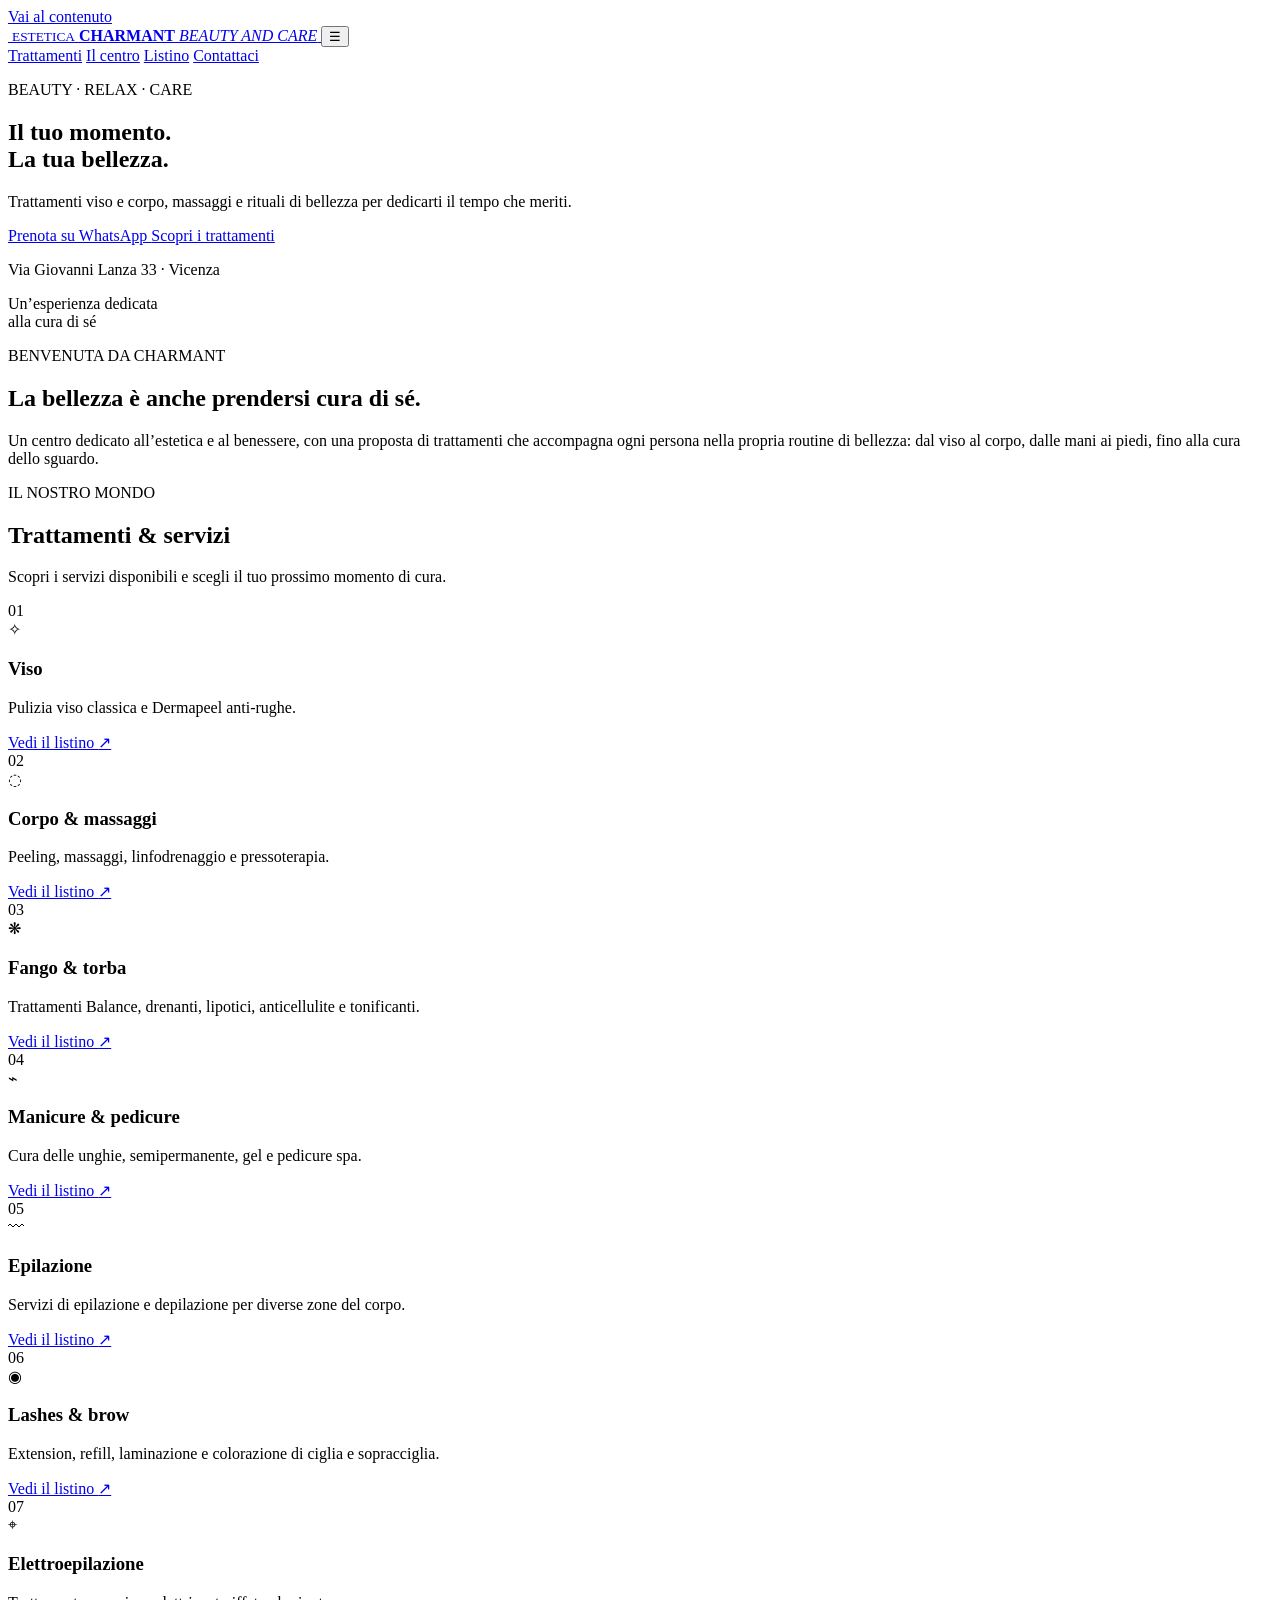
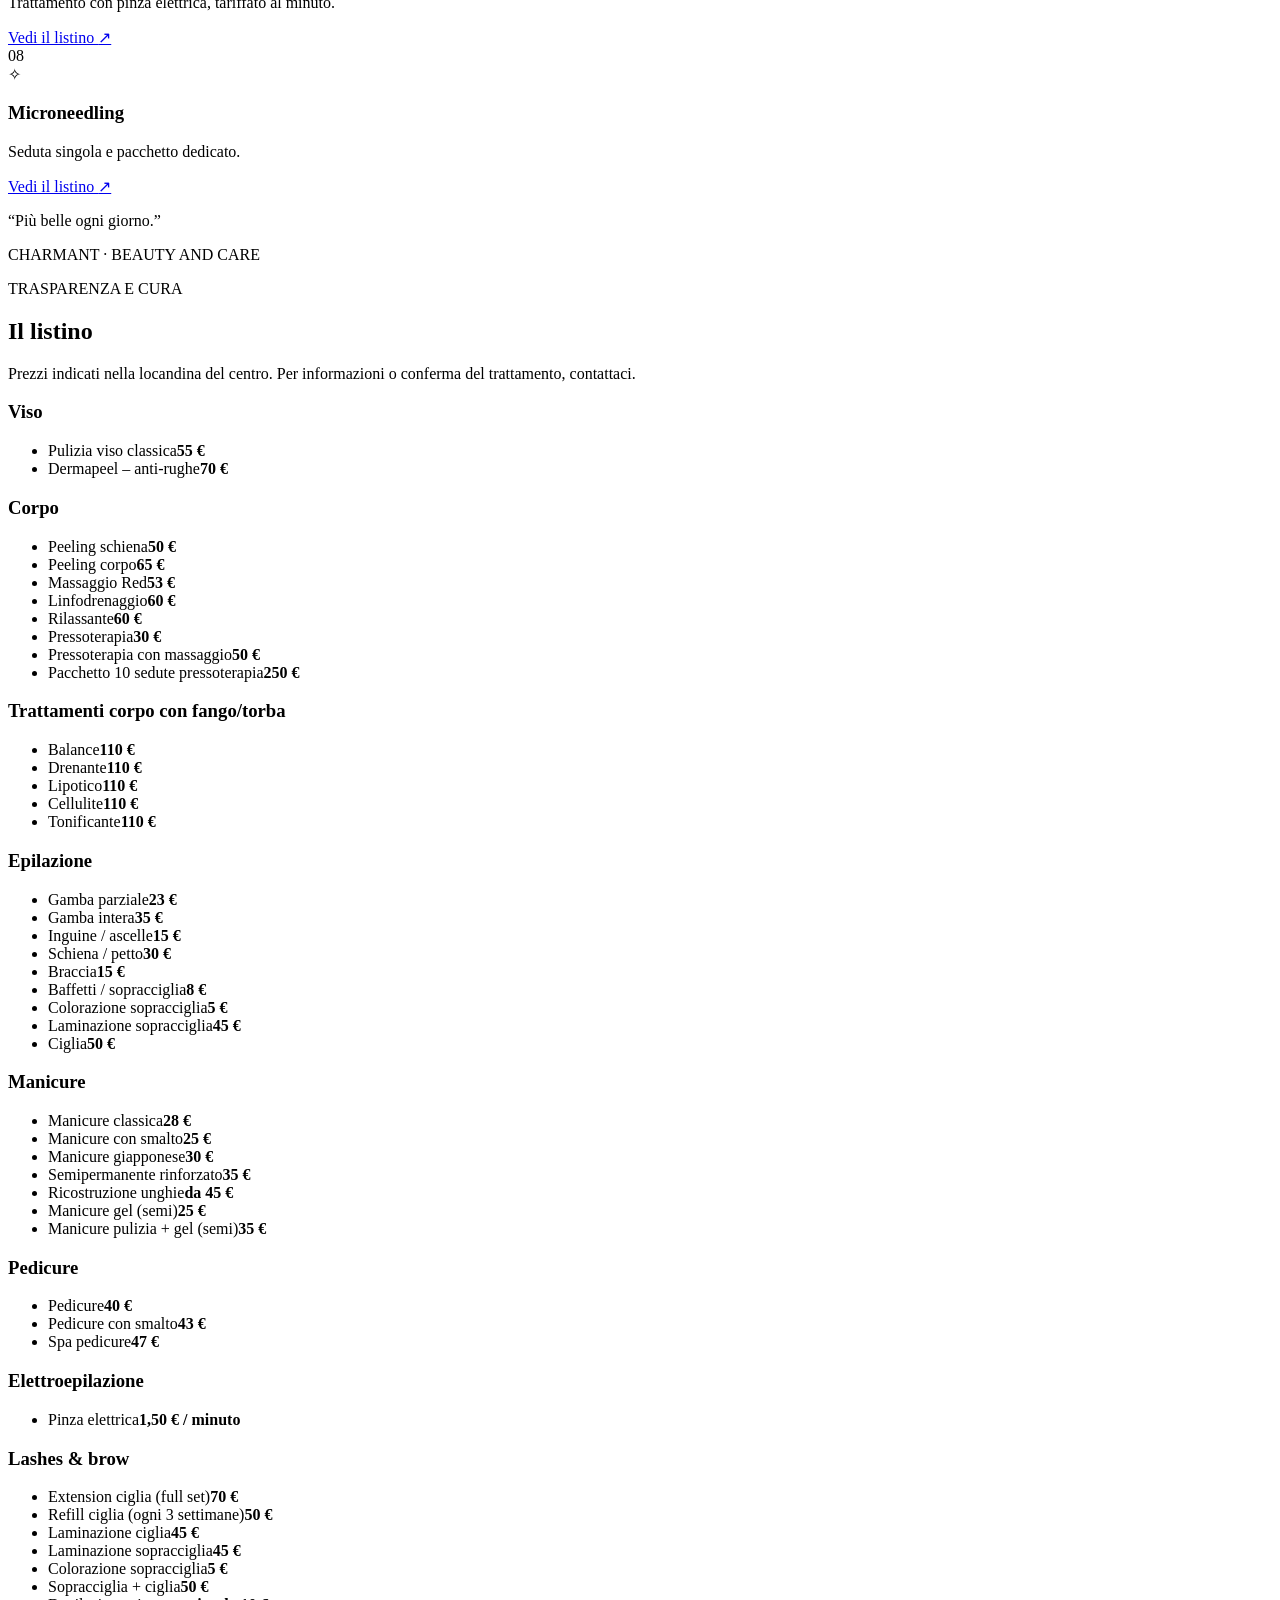
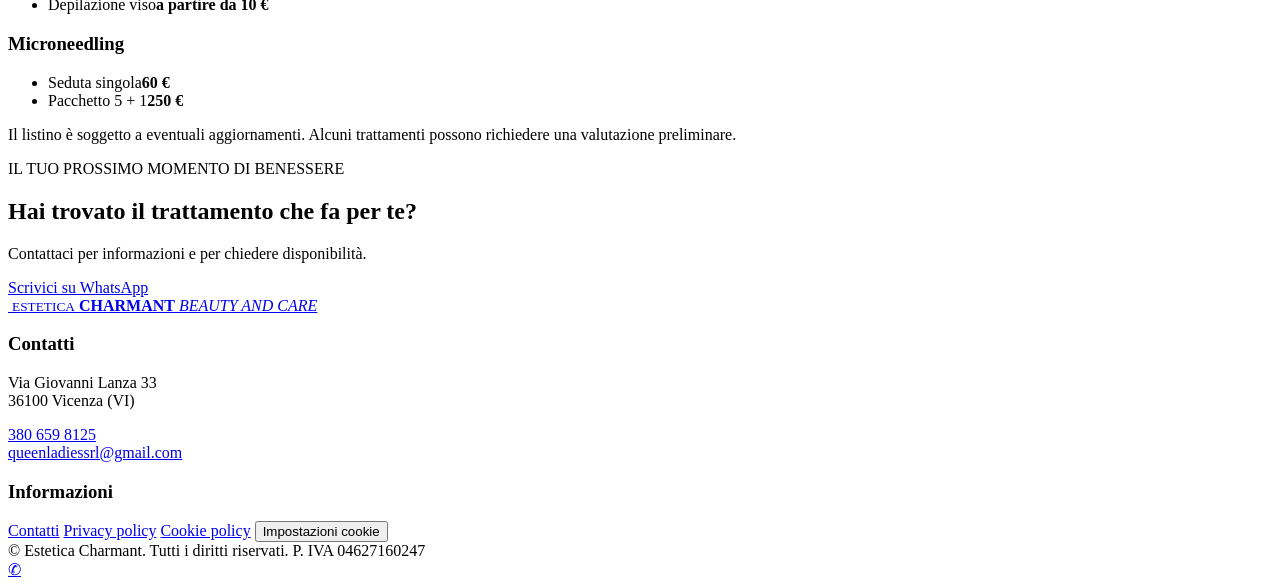
==== index.html @ 5cb609df "Create index.html" ====
<!doctype html>
<html lang="it">
<head>
  <meta charset="utf-8">
  <meta name="viewport" content="width=device-width, initial-scale=1">
  <meta name="theme-color" content="#111214">
  <meta name="description" content="Estetica Charmant a Vicenza: trattamenti viso e corpo, massaggi, manicure, pedicure, epilazione, lashes & brow e microneedling.">
  <title>Estetica Charmant | Beauty & Care – Vicenza</title>
  <link rel="icon" type="image/svg+xml" href="assets/favicon.svg">
  <link rel="stylesheet" href="style.css">
  <script src="script.js" defer></script>
</head>
<body>
  <a class="skip-link" href="#contenuto">Vai al contenuto</a>

  <header class="site-header">
    <a class="brand" href="index.html" aria-label="Estetica Charmant, home">
      <img src="assets/logo-simbolo.jpg" alt="" class="brand-mark">
      <span>
        <small>ESTETICA</small>
        <strong>CHARMANT</strong>
        <em>BEAUTY AND CARE</em>
      </span>
    </a>

    <button class="menu-toggle" aria-label="Apri il menu"
      aria-expanded="false" aria-controls="main-nav">☰</button>

    <nav id="main-nav" class="main-nav">
      <a href="#trattamenti">Trattamenti</a>
      <a href="#chi-siamo">Il centro</a>
      <a href="#listino">Listino</a>
      <a href="contatti.html" class="nav-cta">Contattaci</a>
    </nav>
  </header>

  <main id="contenuto">

    <!-- HERO -->
    <section class="hero">
      <div class="hero-content">
        <p class="eyebrow">BEAUTY · RELAX · CARE</p>

        <h1>Il tuo momento.<br>
          <span>La tua bellezza.</span>
        </h1>

        <p class="hero-copy">
          Trattamenti viso e corpo, massaggi e rituali di bellezza
          per dedicarti il tempo che meriti.
        </p>

        <div class="hero-actions">
          <a class="button button-light"
             href="https://wa.me/393806598125"
             target="_blank" rel="noopener">
            Prenota su WhatsApp
          </a>

          <a class="button button-outline" href="#trattamenti">
            Scopri i trattamenti
          </a>
        </div>

        <p class="hero-location">
          Via Giovanni Lanza 33 · Vicenza
        </p>
      </div>

      <div class="hero-art" aria-hidden="true">
        <div class="hero-orbit"></div>
        <div class="hero-glow"></div>
        <div class="hero-caption">
          Un’esperienza dedicata<br>alla cura di sé
        </div>
      </div>
    </section>

    <!-- CHI SIAMO -->
    <section class="intro section" id="chi-siamo">
      <p class="eyebrow">BENVENUTA DA CHARMANT</p>

      <h2>
        La bellezza è anche
        <span>prendersi cura di sé.</span>
      </h2>

      <p class="section-lead">
        Un centro dedicato all’estetica e al benessere, con una proposta
        di trattamenti che accompagna ogni persona nella propria routine
        di bellezza: dal viso al corpo, dalle mani ai piedi, fino alla
        cura dello sguardo.
      </p>

      <div class="intro-line"></div>
    </section>

    <!-- TRATTAMENTI -->
    <section class="services section" id="trattamenti">
      <div class="section-heading">
        <div>
          <p class="eyebrow">IL NOSTRO MONDO</p>
          <h2>Trattamenti & servizi</h2>
        </div>

        <p>
          Scopri i servizi disponibili e scegli il tuo prossimo
          momento di cura.
        </p>
      </div>

      <div class="service-grid">

        <article class="service-card">
          <span class="service-number">01</span>
          <div class="service-icon">✧</div>
          <h3>Viso</h3>
          <p>Pulizia viso classica e Dermapeel anti-rughe.</p>
          <a href="#listino">Vedi il listino <span>↗</span></a>
        </article>

        <article class="service-card">
          <span class="service-number">02</span>
          <div class="service-icon">◌</div>
          <h3>Corpo & massaggi</h3>
          <p>Peeling, massaggi, linfodrenaggio e pressoterapia.</p>
          <a href="#listino">Vedi il listino <span>↗</span></a>
        </article>

        <article class="service-card">
          <span class="service-number">03</span>
          <div class="service-icon">❋</div>
          <h3>Fango & torba</h3>
          <p>Trattamenti Balance, drenanti, lipotici, anticellulite e tonificanti.</p>
          <a href="#listino">Vedi il listino <span>↗</span></a>
        </article>

        <article class="service-card">
          <span class="service-number">04</span>
          <div class="service-icon">⌁</div>
          <h3>Manicure & pedicure</h3>
          <p>Cura delle unghie, semipermanente, gel e pedicure spa.</p>
          <a href="#listino">Vedi il listino <span>↗</span></a>
        </article>

        <article class="service-card">
          <span class="service-number">05</span>
          <div class="service-icon">〰</div>
          <h3>Epilazione</h3>
          <p>Servizi di epilazione e depilazione per diverse zone del corpo.</p>
          <a href="#listino">Vedi il listino <span>↗</span></a>
        </article>

        <article class="service-card">
          <span class="service-number">06</span>
          <div class="service-icon">◉</div>
          <h3>Lashes & brow</h3>
          <p>Extension, refill, laminazione e colorazione di ciglia e sopracciglia.</p>
          <a href="#listino">Vedi il listino <span>↗</span></a>
        </article>

        <article class="service-card">
          <span class="service-number">07</span>
          <div class="service-icon">⌖</div>
          <h3>Elettroepilazione</h3>
          <p>Trattamento con pinza elettrica, tariffato al minuto.</p>
          <a href="#listino">Vedi il listino <span>↗</span></a>
        </article>

        <article class="service-card">
          <span class="service-number">08</span>
          <div class="service-icon">✧</div>
          <h3>Microneedling</h3>
          <p>Seduta singola e pacchetto dedicato.</p>
          <a href="#listino">Vedi il listino <span>↗</span></a>
        </article>

      </div>
    </section>

    <!-- FRASE -->
    <section class="quote-band">
      <p>“Più belle ogni giorno.”</p>
      <span>CHARMANT · BEAUTY AND CARE</span>
    </section>

    <!-- LISTINO PREZZI -->
    <section class="price-section section" id="listino">

      <div class="section-heading">
        <div>
          <p class="eyebrow">TRASPARENZA E CURA</p>
          <h2>Il listino</h2>
        </div>

        <p>
          Prezzi indicati nella locandina del centro.
          Per informazioni o conferma del trattamento, contattaci.
        </p>
      </div>

      <div class="price-grid">

        <article class="price-card">
          <h3>Viso</h3>
          <ul>
            <li><span>Pulizia viso classica</span><b>55 €</b></li>
            <li><span>Dermapeel – anti-rughe</span><b>70 €</b></li>
          </ul>
        </article>

        <article class="price-card">
          <h3>Corpo</h3>
          <ul>
            <li><span>Peeling schiena</span><b>50 €</b></li>
            <li><span>Peeling corpo</span><b>65 €</b></li>
            <li><span>Massaggio Red</span><b>53 €</b></li>
            <li><span>Linfodrenaggio</span><b>60 €</b></li>
            <li><span>Rilassante</span><b>60 €</b></li>
            <li><span>Pressoterapia</span><b>30 €</b></li>
            <li><span>Pressoterapia con massaggio</span><b>50 €</b></li>
            <li><span>Pacchetto 10 sedute pressoterapia</span><b>250 €</b></li>
          </ul>
        </article>

        <article class="price-card">
          <h3>Trattamenti corpo con fango/torba</h3>
          <ul>
            <li><span>Balance</span><b>110 €</b></li>
            <li><span>Drenante</span><b>110 €</b></li>
            <li><span>Lipotico</span><b>110 €</b></li>
            <li><span>Cellulite</span><b>110 €</b></li>
            <li><span>Tonificante</span><b>110 €</b></li>
          </ul>
        </article>

        <article class="price-card">
          <h3>Epilazione</h3>
          <ul>
            <li><span>Gamba parziale</span><b>23 €</b></li>
            <li><span>Gamba intera</span><b>35 €</b></li>
            <li><span>Inguine / ascelle</span><b>15 €</b></li>
            <li><span>Schiena / petto</span><b>30 €</b></li>
            <li><span>Braccia</span><b>15 €</b></li>
            <li><span>Baffetti / sopracciglia</span><b>8 €</b></li>
            <li><span>Colorazione sopracciglia</span><b>5 €</b></li>
            <li><span>Laminazione sopracciglia</span><b>45 €</b></li>
            <li><span>Ciglia</span><b>50 €</b></li>
          </ul>
        </article>

        <article class="price-card">
          <h3>Manicure</h3>
          <ul>
            <li><span>Manicure classica</span><b>28 €</b></li>
            <li><span>Manicure con smalto</span><b>25 €</b></li>
            <li><span>Manicure giapponese</span><b>30 €</b></li>
            <li><span>Semipermanente rinforzato</span><b>35 €</b></li>
            <li><span>Ricostruzione unghie</span><b>da 45 €</b></li>
            <li><span>Manicure gel (semi)</span><b>25 €</b></li>
            <li><span>Manicure pulizia + gel (semi)</span><b>35 €</b></li>
          </ul>
        </article>

        <article class="price-card">
          <h3>Pedicure</h3>
          <ul>
            <li><span>Pedicure</span><b>40 €</b></li>
            <li><span>Pedicure con smalto</span><b>43 €</b></li>
            <li><span>Spa pedicure</span><b>47 €</b></li>
          </ul>
        </article>

        <article class="price-card">
          <h3>Elettroepilazione</h3>
          <ul>
            <li><span>Pinza elettrica</span><b>1,50 € / minuto</b></li>
          </ul>
        </article>

        <article class="price-card">
          <h3>Lashes & brow</h3>
          <ul>
            <li><span>Extension ciglia (full set)</span><b>70 €</b></li>
            <li><span>Refill ciglia (ogni 3 settimane)</span><b>50 €</b></li>
            <li><span>Laminazione ciglia</span><b>45 €</b></li>
            <li><span>Laminazione sopracciglia</span><b>45 €</b></li>
            <li><span>Colorazione sopracciglia</span><b>5 €</b></li>
            <li><span>Sopracciglia + ciglia</span><b>50 €</b></li>
            <li><span>Depilazione viso</span><b>a partire da 10 €</b></li>
          </ul>
        </article>

        <article class="price-card">
          <h3>Microneedling</h3>
          <ul>
            <li><span>Seduta singola</span><b>60 €</b></li>
            <li><span>Pacchetto 5 + 1</span><b>250 €</b></li>
          </ul>
        </article>

      </div>

      <p class="price-note">
        Il listino è soggetto a eventuali aggiornamenti.
        Alcuni trattamenti possono richiedere una valutazione preliminare.
      </p>
    </section>

    <!-- CONTATTO FINALE -->
    <section class="contact-strip">
      <div>
        <p class="eyebrow">IL TUO PROSSIMO MOMENTO DI BENESSERE</p>
        <h2>Hai trovato il trattamento che fa per te?</h2>
        <p>Contattaci per informazioni e per chiedere disponibilità.</p>
      </div>

      <a class="button button-light"
         href="https://wa.me/393806598125"
         target="_blank" rel="noopener">
        Scrivici su WhatsApp
      </a>
    </section>

  </main>

  <!-- FOOTER -->
  <footer class="site-footer">
    <div class="footer-main">

      <a class="brand footer-brand" href="index.html">
        <img src="assets/logo-simbolo.jpg" alt="" class="brand-mark">
        <span>
          <small>ESTETICA</small>
          <strong>CHARMANT</strong>
          <em>BEAUTY AND CARE</em>
        </span>
      </a>

      <div>
        <h3>Contatti</h3>
        <p>Via Giovanni Lanza 33<br>36100 Vicenza (VI)</p>
        <a href="tel:+393806598125">380 659 8125</a><br>
        <a href="mailto:queenladiessrl@gmail.com">queenladiessrl@gmail.com</a>
      </div>

      <div>
        <h3>Informazioni</h3>
        <a href="contatti.html">Contatti</a>
        <a href="privacy.html">Privacy policy</a>
        <a href="cookie-policy.html">Cookie policy</a>
        <button class="text-button" data-open-cookie-settings>
          Impostazioni cookie
        </button>
      </div>

    </div>

    <div class="footer-bottom">
      <span>© <span id="year"></span> Estetica Charmant. Tutti i diritti riservati.</span>
      <span>P. IVA 04627160247</span>
    </div>
  </footer>

  <!-- WHATSAPP FISSO -->
  <a class="whatsapp-float"
     href="https://wa.me/393806598125"
     target="_blank" rel="noopener"
     aria-label="Contatta Estetica Charmant su WhatsApp">✆</a>

  <!-- COOKIE BANNER -->
  <div class="cookie-banner" id="cookie-banner"
       role="dialog" aria-live="polite"
       aria-label="Preferenze cookie" hidden>

    <div>
      <strong>La tua privacy conta</strong>
      <p>
        Utilizziamo solo strumenti tecnici essenziali per il funzionamento
        del sito. Puoi scegliere se consentire eventuali cookie o strumenti
        facoltativi, che al momento non sono attivati.
      </p>
      <a href="cookie-policy.html">Leggi la cookie policy</a>
    </div>

    <div class="cookie-actions">
      <button class="button button-light" id="accept-cookies">Accetta</button>
      <button class="button button-outline" id="reject-cookies">Rifiuta</button>
      <button class="cookie-settings-link" data-open-cookie-settings>
        Personalizza
      </button>
    </div>
  </div>

  <!-- COOKIE SETTINGS -->
  <div class="cookie-modal" id="cookie-modal" hidden>
    <div class="cookie-modal-card"
         role="dialog" aria-modal="true"
         aria-labelledby="cookie-modal-title">

      <button class="modal-close" id="close-cookie-settings"
              aria-label="Chiudi">×</button>

      <p class="eyebrow">LE TUE PREFERENZE</p>
      <h2 id="cookie-modal-title">Impostazioni cookie</h2>

      <p>
        I cookie tecnici sono necessari. In questa versione non sono
        installati strumenti statistici o pubblicitari.
      </p>

      <label class="preference-row">
        <span>
          <b>Necessari</b>
          <small>Funzionamento e memorizzazione della scelta</small>
        </span>
        <input type="checkbox" checked disabled>
      </label>

      <label class="preference-row">
        <span>
          <b>Analitici</b>
          <small>Non attivi in questa versione</small>
        </span>
        <input type="checkbox" id="analytics-cookies">
      </label>

      <label class="preference-row">
        <span>
          <b>Marketing</b>
          <small>Non attivi in questa versione</small>
        </span>
        <input type="checkbox" id="marketing-cookies">
      </label>

      <button class="button button-light full-button"
              id="save-cookie-settings">
        Salva preferenze
      </button>
    </div>
  </div>

</body>
</html>
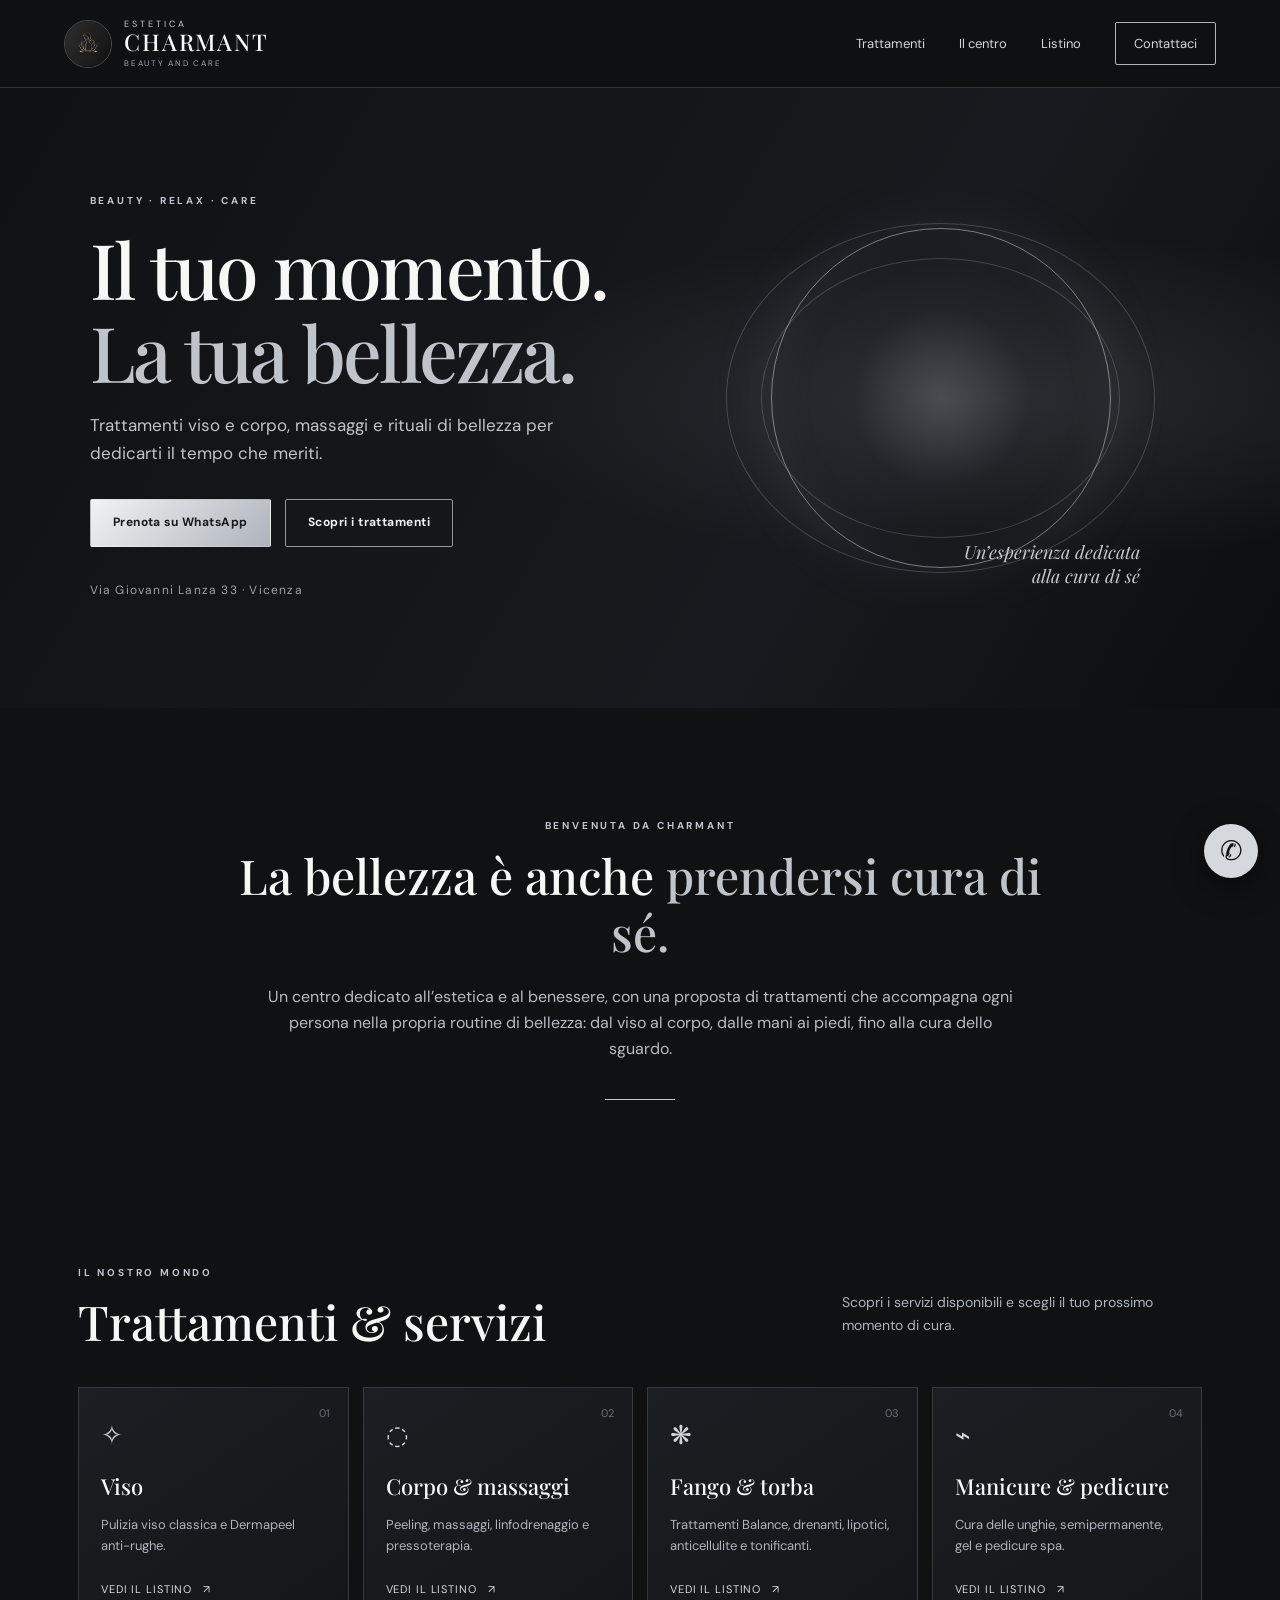
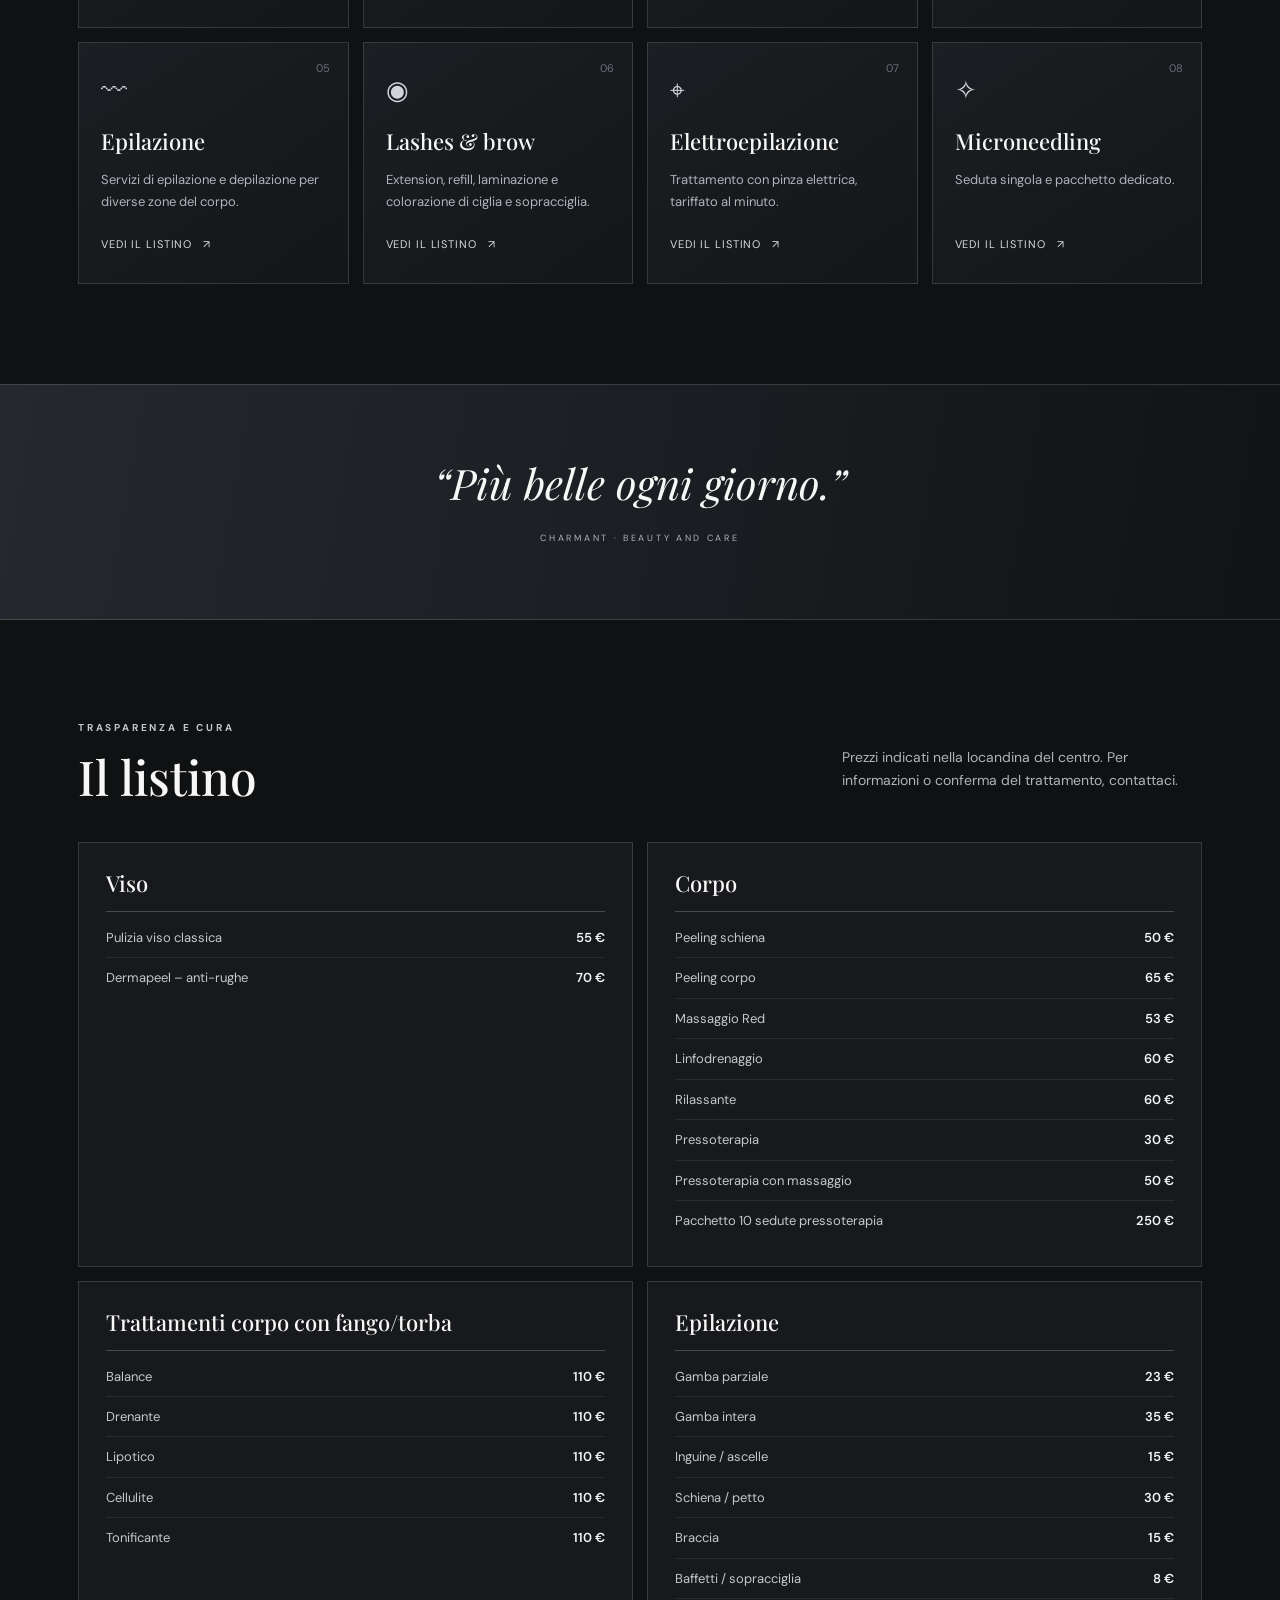
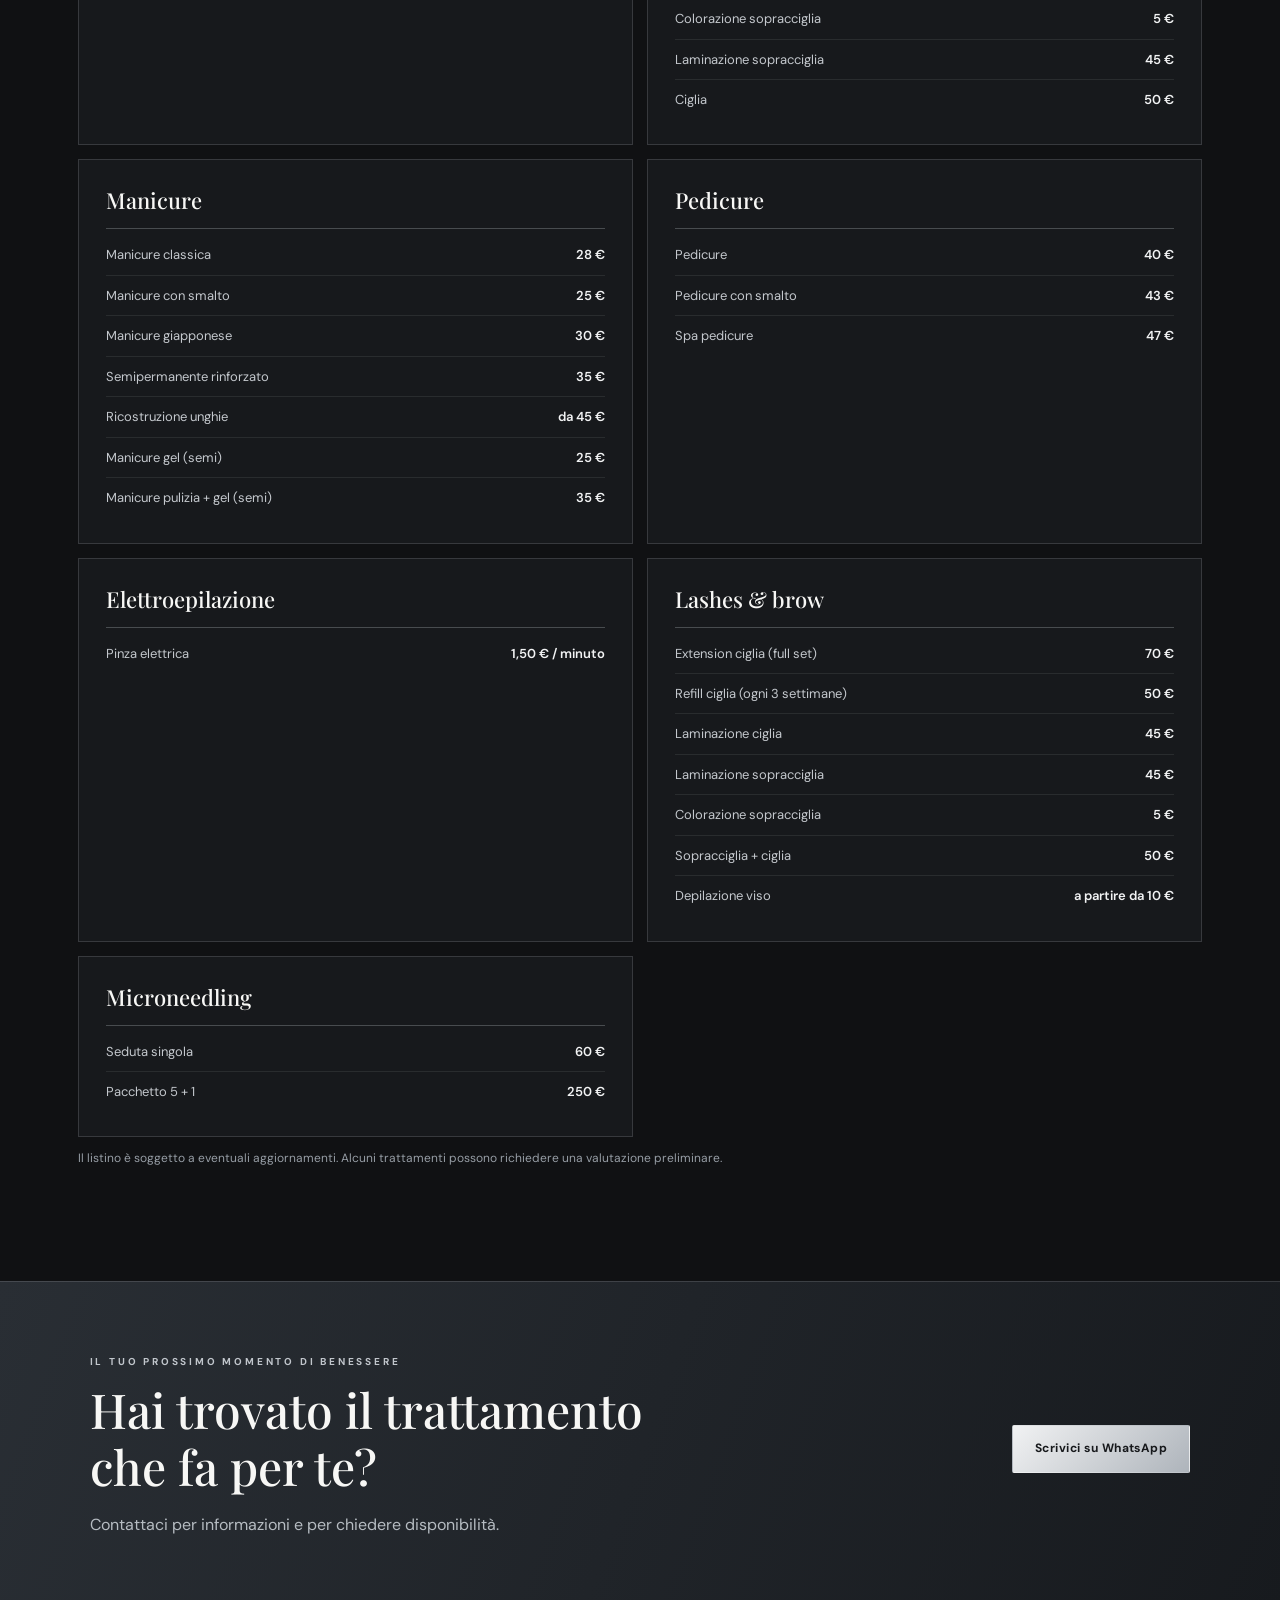
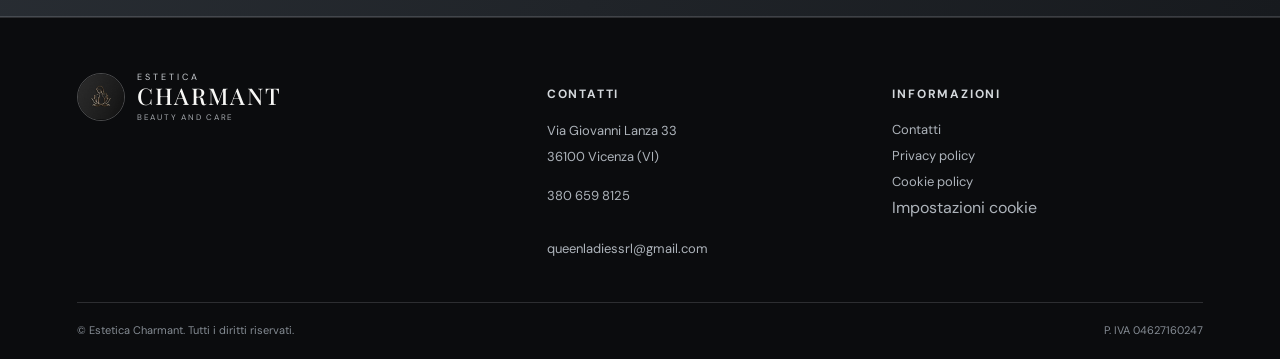
==== commit 32f5ce9c: "Update index.html" ====
--- a/index.html
+++ b/index.html
@@ -23,16 +23,18 @@
       </span>
     </a>
 
-    <button class="menu-toggle" aria-label="Apri il menu"
-      aria-expanded="false" aria-controls="main-nav">☰</button>
-
-    <nav id="main-nav" class="main-nav">
-      <a href="#trattamenti">Trattamenti</a>
-      <a href="#chi-siamo">Il centro</a>
-      <a href="#listino">Listino</a>
-      <a href="contatti.html" class="nav-cta">Contattaci</a>
-    </nav>
-  </header>
+<button type="button" class="menu-toggle" id="menu-toggle"
+  aria-label="Apri il menu"
+  aria-expanded="false"
+  aria-controls="main-nav">☰</button>
+
+<nav id="main-nav" class="main-nav">
+  <a href="#trattamenti">Trattamenti</a>
+  <a href="#chi-siamo">Il centro</a>
+  <a href="#listino">Listino</a>
+  <a href="contatti.html" class="nav-cta">Contattaci</a>
+</nav>
+</header>
 
   <main id="contenuto">
 
--- a/style.css
+++ b/style.css
@@ -0,0 +1,1029 @@
+@import url('https://fonts.googleapis.com/css2?family=DM+Sans:wght@400;500;600;700&family=Playfair+Display:wght@400;500;600&display=swap');
+
+:root {
+  --bg: #101113;
+  --panel: #17191c;
+  --panel2: #1d2024;
+  --silver: #c7cbd0;
+  --silver2: #f2f3f4;
+  --muted: #a5a9ae;
+  --line: rgba(220,225,230,.16);
+  --white: #f7f7f5;
+  --max: 1180px;
+}
+
+* {
+  box-sizing: border-box;
+}
+
+html {
+  scroll-behavior: smooth;
+}
+
+body {
+  margin: 0;
+  background: var(--bg);
+  color: var(--white);
+  font-family: "DM Sans", Arial, sans-serif;
+  line-height: 1.65;
+}
+
+a {
+  color: inherit;
+  text-decoration: none;
+}
+
+button, input, select, textarea {
+  font: inherit;
+}
+
+.skip-link {
+  position: absolute;
+  left: -999px;
+  top: 0;
+}
+
+.skip-link:focus {
+  left: 12px;
+  z-index: 99;
+  background: #fff;
+  color: #111;
+  padding: 10px;
+}
+
+/* HEADER */
+
+.site-header {
+  height: 88px;
+  padding: 0 max(5vw,24px);
+  display: flex;
+  align-items: center;
+  justify-content: space-between;
+  border-bottom: 1px solid var(--line);
+  background: rgba(15,16,18,.94);
+  position: sticky;
+  top: 0;
+  z-index: 20;
+  backdrop-filter: blur(14px);
+}
+
+.brand {
+  display: flex;
+  align-items: center;
+  gap: 12px;
+}
+
+.brand-mark {
+  width: 48px;
+  height: 48px;
+  object-fit: cover;
+  object-position: center;
+  border-radius: 50%;
+  border: 1px solid rgba(220,220,220,.3);
+}
+
+.brand span {
+  display: flex;
+  flex-direction: column;
+  line-height: 1.1;
+}
+
+.brand small {
+  font-size: 9px;
+  letter-spacing: .34em;
+  color: #c9cdd1;
+}
+
+.brand strong {
+  font-family: "Playfair Display",serif;
+  font-size: 23px;
+  letter-spacing: .08em;
+  font-weight: 500;
+}
+
+.brand em {
+  font-style: normal;
+  font-size: 8px;
+  letter-spacing: .22em;
+  color: var(--muted);
+  margin-top: 4px;
+}
+
+.main-nav {
+  display: flex;
+  align-items: center;
+  gap: 34px;
+  font-size: 13px;
+  color: #d3d5d8;
+}
+
+.main-nav a:hover,
+.site-footer a:hover {
+  color: #fff;
+}
+
+.nav-cta {
+  border: 1px solid #aeb4bb;
+  padding: 10px 18px;
+  border-radius: 2px;
+}
+
+.menu-toggle {
+  display: none;
+  background: none;
+  color: white;
+  border: 0;
+  font-size: 25px;
+}
+
+/* HERO */
+
+.hero {
+  min-height: 620px;
+  padding: 90px max(7vw,28px);
+  display: grid;
+  grid-template-columns: 1.05fr .95fr;
+  align-items: center;
+  gap: 50px;
+  background:
+    radial-gradient(ellipse at 78% 50%,rgba(185,193,201,.13),transparent 38%),
+    linear-gradient(120deg,#101113,#171a1e 65%,#0c0d0f);
+}
+
+.hero-content {
+  max-width: 610px;
+}
+
+.eyebrow {
+  font-size: 10px;
+  letter-spacing: .28em;
+  color: #c1c6cc;
+  font-weight: 700;
+}
+
+.hero h1,
+.page-hero h1 {
+  font: 500 clamp(48px,6vw,78px)/1.08 "Playfair Display",serif;
+  letter-spacing: -.035em;
+  margin: 18px 0;
+}
+
+.hero h1 span,
+.intro h2 span {
+  color: #bfc4ca;
+}
+
+.hero-copy {
+  color: #c0c4c9;
+  max-width: 490px;
+  font-size: 17px;
+}
+
+.hero-actions {
+  display: flex;
+  gap: 14px;
+  flex-wrap: wrap;
+  margin-top: 32px;
+}
+
+.button {
+  display: inline-flex;
+  justify-content: center;
+  align-items: center;
+  min-height: 48px;
+  padding: 12px 22px;
+  border-radius: 2px;
+  border: 1px solid transparent;
+  font-weight: 700;
+  font-size: 12px;
+  letter-spacing: .04em;
+  cursor: pointer;
+  transition: .2s;
+}
+
+.button-light {
+  background: linear-gradient(135deg,#f1f2f3,#aeb4bb);
+  color: #17191c;
+}
+
+.button-light:hover {
+  filter: brightness(1.08);
+  transform: translateY(-2px);
+}
+
+.button-outline {
+  border-color: #9299a1;
+  color: #f0f1f2;
+  background: transparent;
+}
+
+.button-outline:hover {
+  background: rgba(255,255,255,.08);
+}
+
+.hero-location {
+  font-size: 12px;
+  color: #9da3aa;
+  letter-spacing: .1em;
+  margin-top: 34px;
+}
+
+.hero-art {
+  height: 420px;
+  position: relative;
+  display: grid;
+  place-items: center;
+  overflow: hidden;
+}
+
+.hero-orbit {
+  width: min(340px,75%);
+  aspect-ratio: 1;
+  border: 1px solid rgba(220,225,230,.5);
+  border-radius: 50%;
+  box-shadow:
+    0 0 70px rgba(210,220,230,.08),
+    inset 0 0 50px rgba(210,220,230,.05);
+}
+
+.hero-orbit:before,
+.hero-orbit:after {
+  content: "";
+  position: absolute;
+  border: 1px solid rgba(220,225,230,.2);
+  border-radius: 50%;
+  inset: 35px;
+}
+
+.hero-orbit:after {
+  inset: 70px;
+}
+
+.hero-glow {
+  position: absolute;
+  width: 180px;
+  height: 180px;
+  background: radial-gradient(circle,rgba(230,235,240,.17),transparent 70%);
+  border-radius: 50%;
+}
+
+.hero-caption {
+  position: absolute;
+  bottom: 20px;
+  right: 10%;
+  font: italic 18px "Playfair Display",serif;
+  color: #c6cbd0;
+  text-align: right;
+}
+
+/* SEZIONI */
+
+.section {
+  max-width: var(--max);
+  margin: auto;
+  padding: 100px 28px;
+}
+
+.intro {
+  text-align: center;
+  max-width: 900px;
+}
+
+.intro h2,
+.section-heading h2,
+.contact-strip h2,
+.contact-details h2,
+.contact-form h2,
+.cookie-modal-card h2 {
+  font: 500 clamp(32px,4vw,48px)/1.2 "Playfair Display",serif;
+  margin: 12px 0 22px;
+}
+
+.section-lead {
+  max-width: 760px;
+  margin: 0 auto;
+  color: #b7bcc2;
+  font-size: 16px;
+}
+
+.intro-line {
+  height: 1px;
+  width: 70px;
+  background: #c4c9ce;
+  margin: 36px auto 0;
+}
+
+/* TRATTAMENTI */
+
+.services {
+  padding-top: 55px;
+}
+
+.section-heading {
+  display: flex;
+  justify-content: space-between;
+  align-items: end;
+  gap: 30px;
+  margin-bottom: 36px;
+}
+
+.section-heading h2 {
+  margin-bottom: 0;
+}
+
+.section-heading > p {
+  max-width: 360px;
+  color: #aeb4bb;
+  font-size: 14px;
+}
+
+.service-grid {
+  display: grid;
+  grid-template-columns: repeat(4,1fr);
+  gap: 14px;
+}
+
+.service-card {
+  background: linear-gradient(145deg,#1b1e22,#141619);
+  border: 1px solid var(--line);
+  padding: 26px 22px;
+  min-height: 225px;
+  position: relative;
+  transition: .25s;
+}
+
+.service-card:hover {
+  border-color: rgba(230,235,240,.48);
+  transform: translateY(-4px);
+}
+
+.service-number {
+  position: absolute;
+  right: 18px;
+  top: 16px;
+  color: #697078;
+  font-size: 11px;
+}
+
+.service-icon {
+  font-size: 26px;
+  color: #d1d5d9;
+  margin-bottom: 14px;
+}
+
+.service-card h3,
+.price-card h3 {
+  font: 500 22px "Playfair Display",serif;
+  margin: 0 0 8px;
+}
+
+.service-card p {
+  font-size: 13px;
+  color: #aeb4bb;
+  min-height: 48px;
+}
+
+.service-card a {
+  font-size: 11px;
+  letter-spacing: .08em;
+  text-transform: uppercase;
+  color: #d7dade;
+}
+
+.service-card a span {
+  margin-left: 7px;
+}
+
+/* FRASE */
+
+.quote-band {
+  padding: 70px 24px;
+  text-align: center;
+  background: linear-gradient(100deg,#25292e,#111316);
+  border-block: 1px solid var(--line);
+}
+
+.quote-band p {
+  font: italic clamp(28px,4vw,42px) "Playfair Display",serif;
+  margin: 0 0 12px;
+}
+
+.quote-band span {
+  font-size: 9px;
+  letter-spacing: .3em;
+  color: #aeb4bb;
+}
+
+/* LISTINO */
+
+.price-section {
+  padding-top: 90px;
+}
+
+.price-grid {
+  display: grid;
+  grid-template-columns: repeat(2,1fr);
+  gap: 14px;
+}
+
+.price-card {
+  background: #17191c;
+  border: 1px solid var(--line);
+  padding: 25px 27px;
+}
+
+.price-card h3 {
+  border-bottom: 1px solid rgba(220,225,230,.25);
+  padding-bottom: 13px;
+  margin-bottom: 6px;
+}
+
+.price-card ul {
+  list-style: none;
+  margin: 0;
+  padding: 0;
+}
+
+.price-card li {
+  display: flex;
+  justify-content: space-between;
+  gap: 16px;
+  padding: 9px 0;
+  border-bottom: 1px solid rgba(220,225,230,.09);
+  font-size: 13px;
+  color: #c4c8cd;
+}
+
+.price-card li:last-child {
+  border: 0;
+}
+
+.price-card b {
+  white-space: nowrap;
+  color: #f2f3f4;
+  font-weight: 600;
+}
+
+.price-note,
+.small-note,
+.form-note {
+  font-size: 12px;
+  color: #969da5;
+}
+
+/* CONTATTI FINALI */
+
+.contact-strip {
+  padding: 62px max(7vw,28px);
+  display: flex;
+  align-items: center;
+  justify-content: space-between;
+  gap: 30px;
+  background: linear-gradient(110deg,#292e34,#171a1e);
+  border-block: 1px solid var(--line);
+}
+
+.contact-strip h2 {
+  max-width: 600px;
+  margin: 10px 0;
+}
+
+.contact-strip p:not(.eyebrow) {
+  color: #b6bcc2;
+}
+
+/* FOOTER */
+
+.site-footer {
+  background: #0b0c0e;
+  padding: 55px max(6vw,24px) 20px;
+  border-top: 1px solid var(--line);
+}
+
+.footer-main {
+  max-width: var(--max);
+  margin: auto;
+  display: grid;
+  grid-template-columns: 1.4fr 1fr 1fr;
+  gap: 35px;
+  padding-bottom: 40px;
+}
+
+.footer-main h3 {
+  font-size: 12px;
+  letter-spacing: .15em;
+  text-transform: uppercase;
+  color: #d4d8dc;
+}
+
+.footer-main p,
+.footer-main a:not(.brand) {
+  font-size: 13px;
+  color: #aeb4bb;
+  line-height: 2;
+}
+
+.footer-main div > a,
+.footer-main .text-button {
+  display: block;
+}
+
+.footer-brand {
+  align-self: start;
+}
+
+.text-button {
+  background: none;
+  border: 0;
+  padding: 0;
+  color: #aeb4bb;
+  text-align: left;
+  cursor: pointer;
+}
+
+.footer-bottom {
+  border-top: 1px solid var(--line);
+  padding-top: 18px;
+  display: flex;
+  justify-content: space-between;
+  gap: 20px;
+  color: #858c94;
+  font-size: 11px;
+}
+
+/* WHATSAPP */
+
+.whatsapp-float {
+  position: fixed;
+  right: 22px;
+  bottom: 22px;
+  width: 54px;
+  height: 54px;
+  border-radius: 50%;
+  display: grid;
+  place-items: center;
+  background: #d5d9dd;
+  color: #111;
+  font-size: 27px;
+  box-shadow: 0 8px 30px #0008;
+  z-index: 15;
+}
+
+/* PAGINE INTERNE */
+
+.page-hero {
+  padding: 90px 24px 75px;
+  text-align: center;
+  background:
+    radial-gradient(ellipse at center,rgba(190,198,206,.12),transparent 60%),
+    #15171a;
+  border-bottom: 1px solid var(--line);
+}
+
+.page-hero h1 {
+  font-size: clamp(44px,6vw,66px);
+}
+
+.page-hero > p:last-child {
+  color: #b7bdc3;
+}
+
+/* PAGINA CONTATTI */
+
+.contact-page {
+  display: grid;
+  grid-template-columns: .9fr 1.1fr;
+  gap: 60px;
+}
+
+.contact-details h2,
+.contact-form h2 {
+  font-size: 34px;
+}
+
+.detail-row {
+  display: flex;
+  gap: 18px;
+  padding: 20px 0;
+  border-bottom: 1px solid var(--line);
+}
+
+.detail-row > span {
+  font-size: 24px;
+  color: #c7ccd1;
+  width: 28px;
+}
+
+.detail-row b {
+  font-size: 13px;
+}
+
+.detail-row p {
+  margin: 5px 0;
+  color: #b6bcc2;
+  font-size: 14px;
+}
+
+.detail-row a {
+  color: #e0e3e6;
+  font-size: 13px;
+}
+
+.contact-form {
+  background: #191c20;
+  border: 1px solid var(--line);
+  padding: 34px;
+}
+
+.contact-form label {
+  display: block;
+  font-size: 12px;
+  color: #c9cdd1;
+  margin: 16px 0 7px;
+}
+
+.contact-form input,
+.contact-form select,
+.contact-form textarea {
+  width: 100%;
+  background: #101215;
+  color: #f5f5f5;
+  border: 1px solid #41464d;
+  border-radius: 2px;
+  padding: 12px;
+  outline: none;
+}
+
+.contact-form input:focus,
+.contact-form select:focus,
+.contact-form textarea:focus {
+  border-color: #c6cbd0;
+}
+
+.consent-check {
+  display: flex !important;
+  align-items: flex-start;
+  gap: 10px;
+}
+
+.consent-check input {
+  width: auto;
+  margin-top: 4px;
+}
+
+.consent-check span {
+  font-size: 11px;
+  line-height: 1.5;
+}
+
+.consent-check a {
+  text-decoration: underline;
+}
+
+.full-button {
+  width: 100%;
+  margin-top: 18px;
+}
+
+.form-note {
+  margin-bottom: 0;
+}
+
+/* PRIVACY E COOKIE POLICY */
+
+.legal-content {
+  max-width: 850px;
+  margin: auto;
+  padding: 65px 25px 100px;
+  color: #c1c6cb;
+}
+
+.legal-content h2 {
+  font: 500 25px "Playfair Display",serif;
+  color: #f4f4f3;
+  margin: 34px 0 10px;
+}
+
+.legal-content p,
+.legal-content li {
+  font-size: 14px;
+}
+
+.legal-content a {
+  text-decoration: underline;
+}
+
+.notice {
+  padding: 18px 20px;
+  border: 1px solid #777f88;
+  background: #1a1d21;
+  color: #d5d9dd;
+  font-size: 13px;
+  margin: 24px 0;
+}
+
+/* COOKIE BANNER */
+
+.cookie-banner {
+  position: fixed;
+  z-index: 50;
+  bottom: 18px;
+  left: 18px;
+  right: 18px;
+  max-width: 1050px;
+  margin: auto;
+  padding: 20px 22px;
+  background: #f0f1f2;
+  color: #17191c;
+  box-shadow: 0 12px 50px #0009;
+  display: flex;
+  align-items: center;
+  justify-content: space-between;
+  gap: 25px;
+}
+
+.cookie-banner[hidden],
+.cookie-modal[hidden] {
+  display: none;
+}
+
+.cookie-banner p {
+  font-size: 12px;
+  margin: 5px 0;
+}
+
+.cookie-banner a {
+  font-size: 11px;
+  text-decoration: underline;
+}
+
+.cookie-actions {
+  display: flex;
+  align-items: center;
+  gap: 8px;
+  flex-wrap: wrap;
+}
+
+.cookie-actions .button {
+  min-height: 39px;
+  padding: 8px 13px;
+}
+
+.cookie-actions .button-outline {
+  color: #17191c;
+  border-color: #737980;
+}
+
+.cookie-settings-link {
+  border: 0;
+  background: none;
+  text-decoration: underline;
+  font-size: 11px;
+  cursor: pointer;
+}
+
+/* MODALE COOKIE */
+
+.cookie-modal {
+  position: fixed;
+  inset: 0;
+  background: #000b;
+  z-index: 60;
+  display: grid;
+  place-items: center;
+  padding: 20px;
+}
+
+.cookie-modal-card {
+  width: min(480px,100%);
+  background: #171a1e;
+  border: 1px solid #606870;
+  padding: 32px;
+  position: relative;
+}
+
+.cookie-modal-card p {
+  color: #b8bec4;
+  font-size: 13px;
+}
+
+.modal-close {
+  position: absolute;
+  right: 15px;
+  top: 10px;
+  background: none;
+  border: 0;
+  color: white;
+  font-size: 28px;
+  cursor: pointer;
+}
+
+.preference-row {
+  display: flex;
+  justify-content: space-between;
+  align-items: center;
+  padding: 15px 0;
+  border-bottom: 1px solid var(--line);
+  font-size: 13px;
+}
+
+.preference-row span {
+  display: flex;
+  flex-direction: column;
+}
+
+.preference-row small {
+  color: #9ea5ac;
+}
+
+.preference-row input {
+  accent-color: #c8cdd2;
+}
+
+/* TABLET */
+
+@media(max-width:900px) {
+
+  .service-grid {
+    grid-template-columns: repeat(2,1fr);
+  }
+
+  .hero {
+    grid-template-columns: 1fr;
+    min-height: auto;
+    padding-top: 75px;
+  }
+
+  .hero-art {
+    height: 280px;
+  }
+
+  .section-heading {
+    align-items: start;
+    flex-direction: column;
+    gap: 10px;
+  }
+
+  .contact-page {
+    gap: 30px;
+  }
+
+  .footer-main {
+    grid-template-columns: 1fr 1fr;
+  }
+
+  .footer-brand {
+    grid-column: 1/-1;
+  }
+}
+
+/* SMARTPHONE */
+
+@media(max-width:650px) {
+
+  .site-header {
+    height: 74px;
+  }
+
+  .brand-mark {
+    width: 40px;
+    height: 40px;
+  }
+
+  .brand strong {
+    font-size: 19px;
+  }
+
+  .menu-toggle {
+    display: block;
+  }
+
+  .main-nav {
+    display: none;
+    position: absolute;
+    top: 73px;
+    left: 0;
+    right: 0;
+    background: #111316;
+    padding: 20px 25px 25px;
+    flex-direction: column;
+    align-items: stretch;
+    gap: 18px;
+    border-bottom: 1px solid var(--line);
+  }
+
+  .main-nav.open {
+    display: flex;
+  }
+
+  .main-nav a {
+    padding: 5px;
+  }
+
+  .hero {
+    padding: 65px 24px 45px;
+  }
+
+  .hero h1 {
+    font-size: 49px;
+  }
+
+  .hero-copy {
+    font-size: 15px;
+  }
+
+  .hero-art {
+    height: 220px;
+  }
+
+  .hero-orbit {
+    width: 210px;
+  }
+
+  .hero-caption {
+    font-size: 14px;
+    right: 4%;
+    bottom: 0;
+  }
+
+  .section {
+    padding: 70px 20px;
+  }
+
+  .service-grid {
+    grid-template-columns: 1fr;
+  }
+
+  .service-card {
+    min-height: 0;
+  }
+
+  .service-card p {
+    min-height: 0;
+  }
+
+  .price-grid {
+    grid-template-columns: 1fr;
+  }
+
+  .price-card {
+    padding: 21px 18px;
+  }
+
+  .price-card li {
+    font-size: 12px;
+  }
+
+  .contact-strip {
+    align-items: flex-start;
+    flex-direction: column;
+    padding: 48px 24px;
+  }
+
+  .footer-main {
+    grid-template-columns: 1fr;
+    gap: 20px;
+  }
+
+  .footer-brand {
+    grid-column: auto;
+  }
+
+  .footer-bottom {
+    flex-direction: column;
+    gap: 7px;
+  }
+
+  .contact-page {
+    grid-template-columns: 1fr;
+  }
+
+  .contact-form {
+    padding: 24px 18px;
+  }
+
+  .cookie-banner {
+    left: 8px;
+    right: 8px;
+    bottom: 8px;
+    display: block;
+    padding: 16px;
+  }
+
+  .cookie-actions {
+    margin-top: 12px;
+  }
+
+  .cookie-actions .button {
+    flex: 1;
+  }
+
+  .cookie-settings-link {
+    width: 100%;
+    padding: 8px;
+  }
+
+  .page-hero {
+    padding: 70px 20px 55px;
+  }
+}
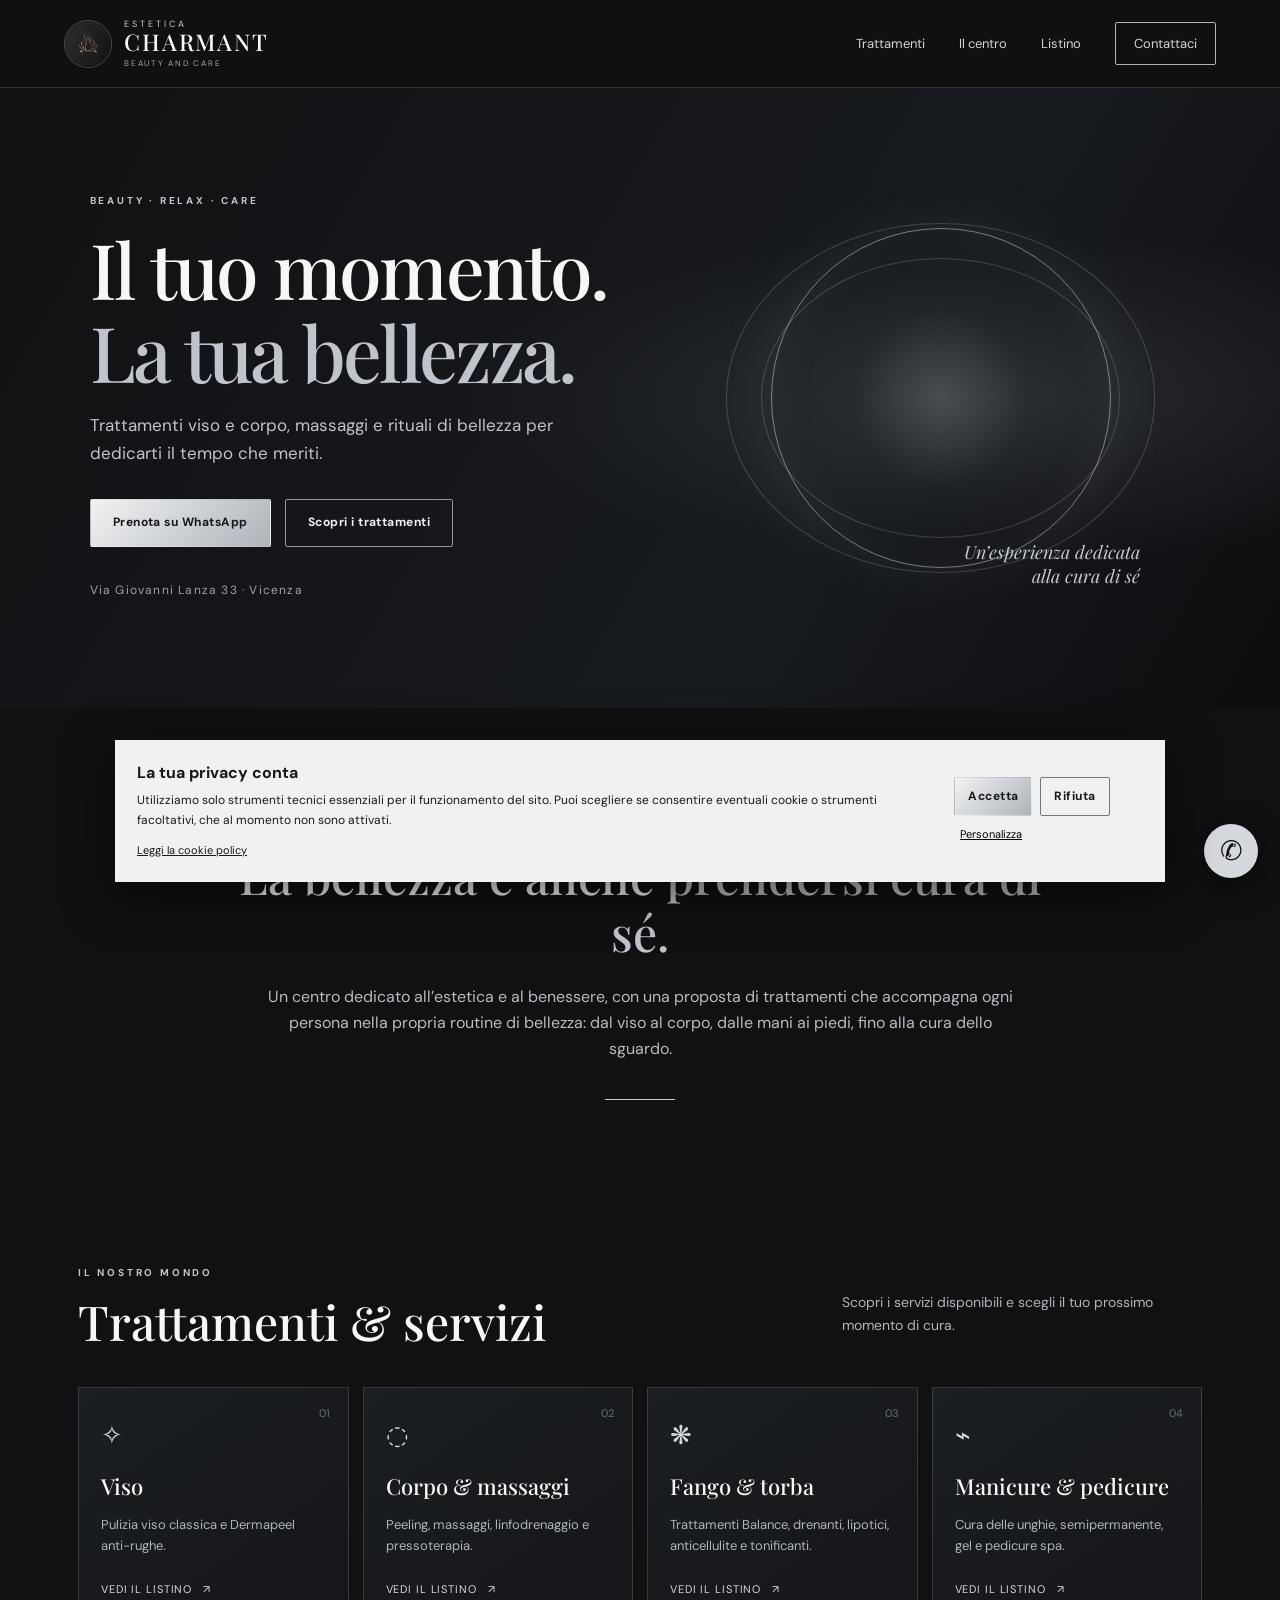
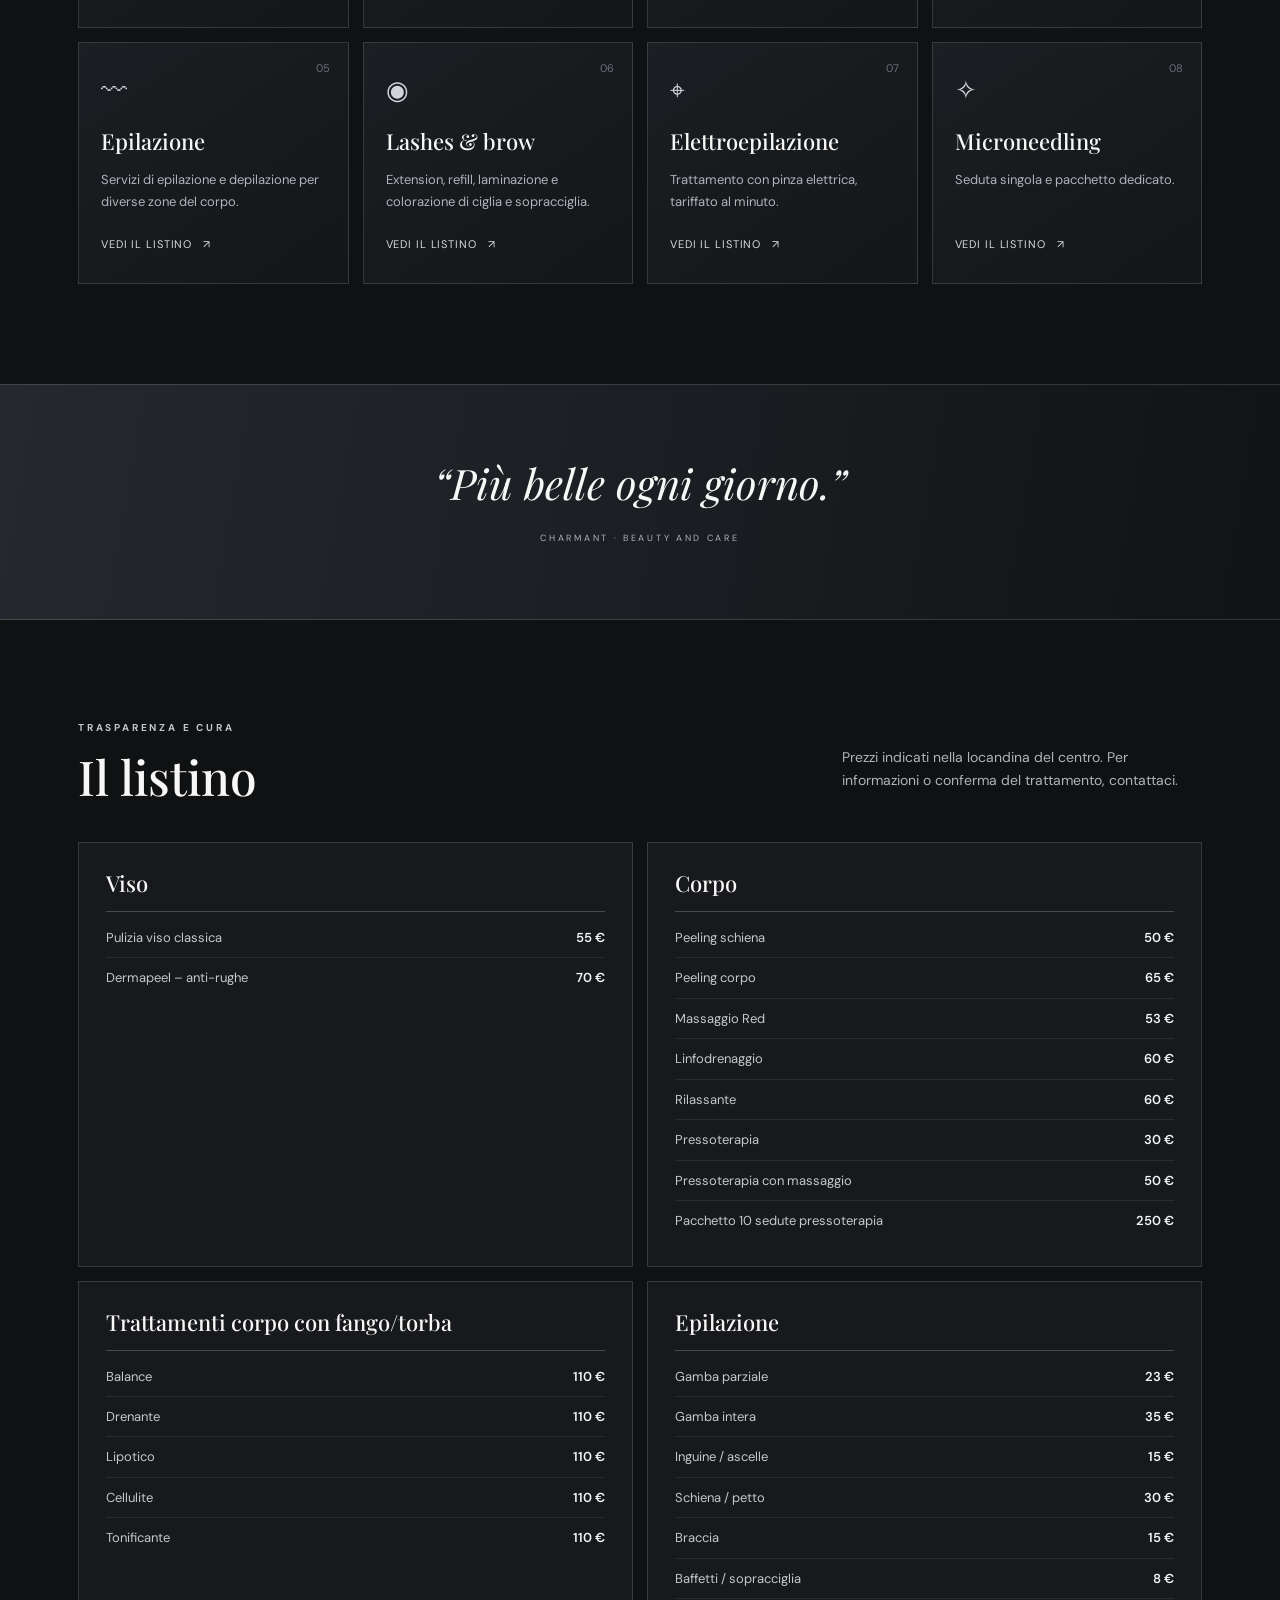
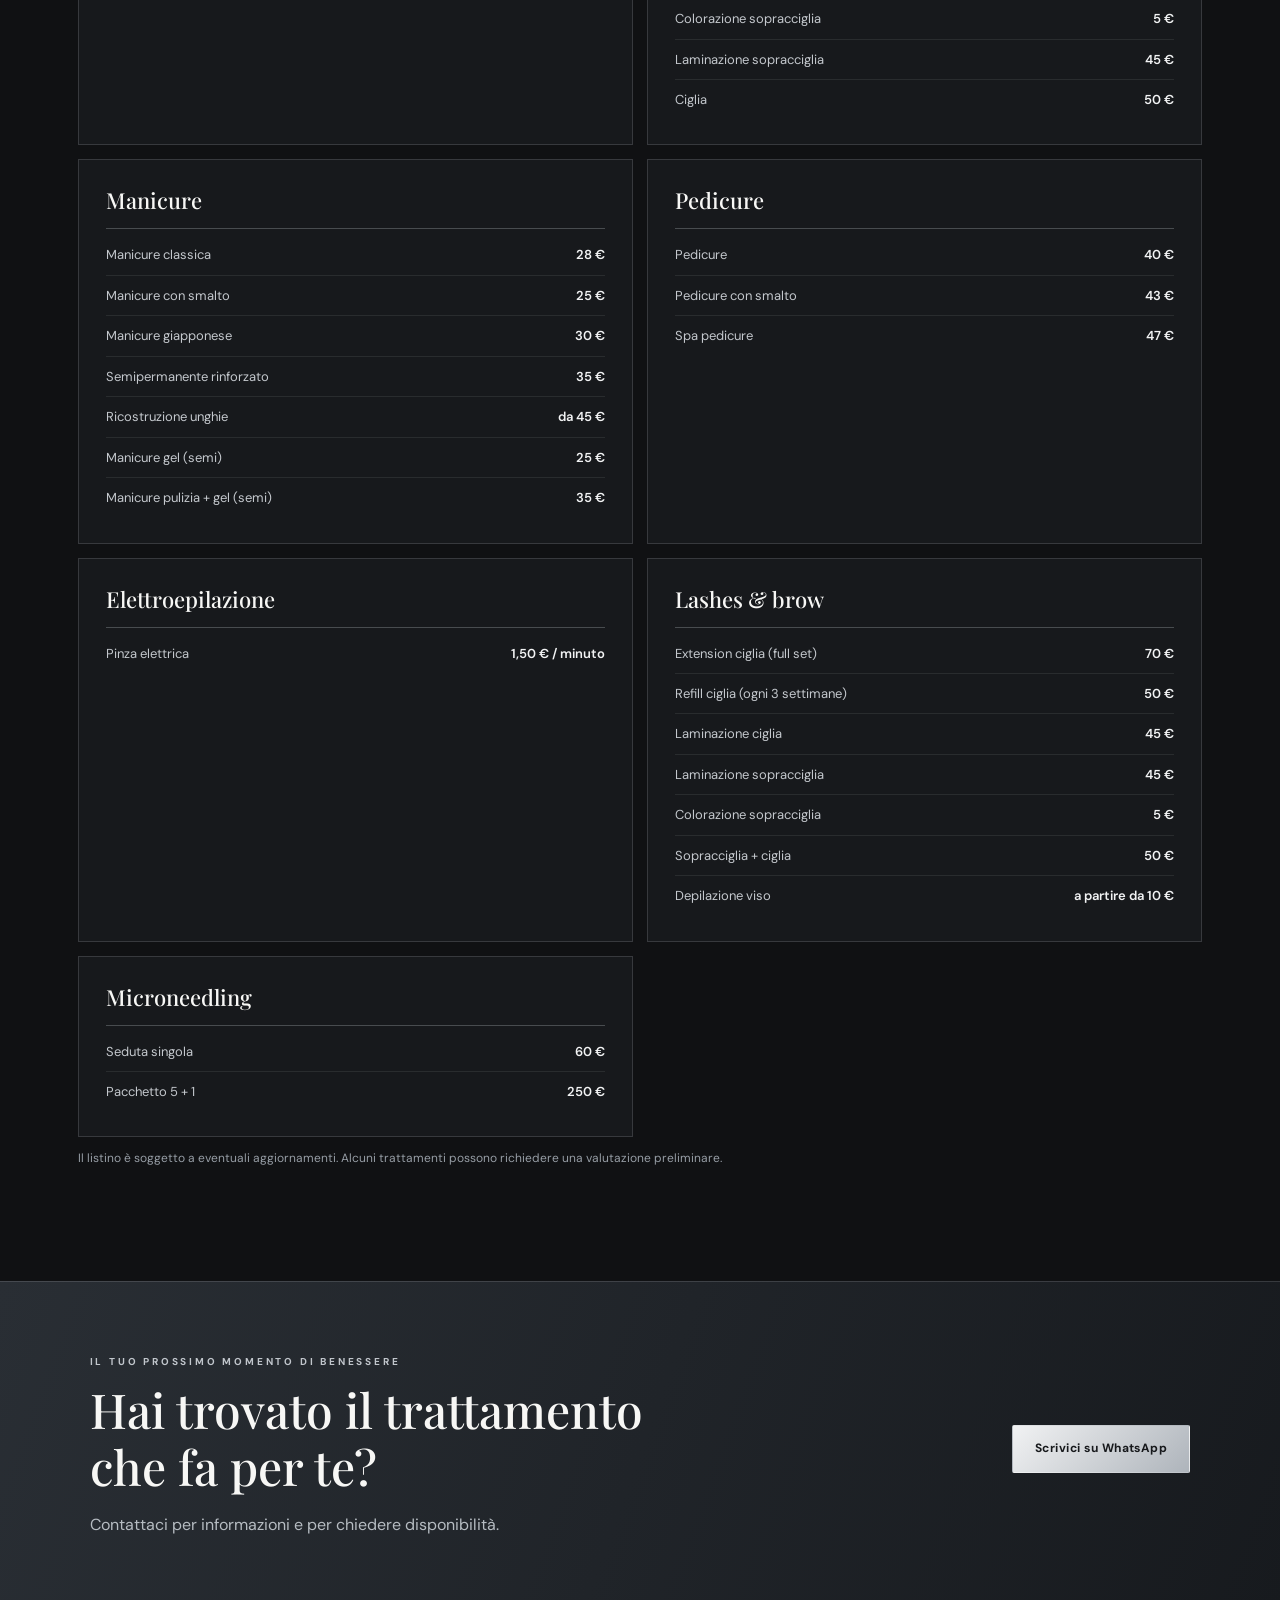
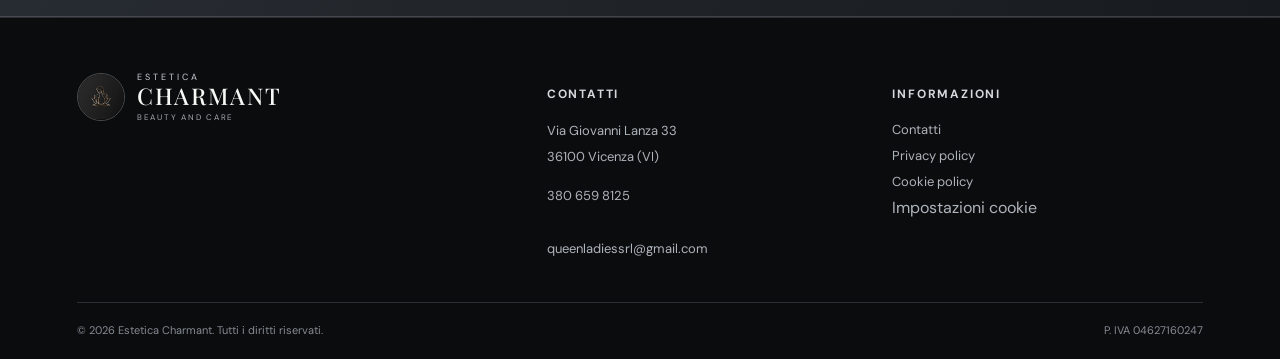
==== commit b4db48e6: "Update index.html" ====
--- a/index.html
+++ b/index.html
@@ -8,7 +8,7 @@
   <title>Estetica Charmant | Beauty & Care – Vicenza</title>
   <link rel="icon" type="image/svg+xml" href="assets/favicon.svg">
   <link rel="stylesheet" href="style.css">
-  <script src="script.js" defer></script>
+<script src="script.js?v=2" defer></script>
 </head>
 <body>
   <a class="skip-link" href="#contenuto">Vai al contenuto</a>
--- a/style.css
+++ b/style.css
@@ -877,12 +877,20 @@
   }
 }
 
-/* SMARTPHONE */
-
-@media(max-width:650px) {
-
+
+/* ========================================
+   SMARTPHONE - CHARMANT
+======================================== */
+
+@media (max-width: 650px) {
+
+  /* HEADER */
   .site-header {
     height: 74px;
+    padding: 0 20px;
+    position: sticky;
+    top: 0;
+    z-index: 200;
   }
 
   .brand-mark {
@@ -894,34 +902,67 @@
     font-size: 19px;
   }
 
+  /* PULSANTE MENU */
   .menu-toggle {
     display: block;
-  }
-
+    position: relative;
+    z-index: 220;
+    cursor: pointer;
+    background: transparent;
+    color: #ffffff;
+    border: none;
+    font-size: 32px;
+    padding: 5px 8px;
+    line-height: 1;
+  }
+
+  /* MENU CHIUSO */
   .main-nav {
     display: none;
     position: absolute;
-    top: 73px;
+    top: 100%;
     left: 0;
     right: 0;
+    width: 100%;
     background: #111316;
     padding: 20px 25px 25px;
     flex-direction: column;
     align-items: stretch;
-    gap: 18px;
-    border-bottom: 1px solid var(--line);
-  }
-
+    gap: 12px;
+    z-index: 210;
+    border-top: 1px solid rgba(255,255,255,.15);
+    box-shadow: 0 12px 25px rgba(0,0,0,.4);
+  }
+
+  /* MENU APERTO */
   .main-nav.open {
     display: flex;
   }
 
   .main-nav a {
-    padding: 5px;
-  }
-
+    display: block;
+    width: 100%;
+    padding: 12px 5px;
+    color: #ffffff;
+    font-size: 15px;
+    border-bottom: 1px solid rgba(255,255,255,.08);
+  }
+
+  .main-nav a:hover {
+    color: #c7cbd0;
+  }
+
+  .main-nav .nav-cta {
+    text-align: center;
+    margin-top: 8px;
+    border: 1px solid #aeb4bb;
+    padding: 12px;
+  }
+
+  /* HERO */
   .hero {
     padding: 65px 24px 45px;
+    grid-template-columns: 1fr;
   }
 
   .hero h1 {
@@ -946,6 +987,7 @@
     bottom: 0;
   }
 
+  /* SEZIONI */
   .section {
     padding: 70px 20px;
   }
@@ -962,6 +1004,7 @@
     min-height: 0;
   }
 
+  /* LISTINO */
   .price-grid {
     grid-template-columns: 1fr;
   }
@@ -974,12 +1017,22 @@
     font-size: 12px;
   }
 
+  /* CONTATTI */
   .contact-strip {
     align-items: flex-start;
     flex-direction: column;
     padding: 48px 24px;
   }
 
+  .contact-page {
+    grid-template-columns: 1fr;
+  }
+
+  .contact-form {
+    padding: 24px 18px;
+  }
+
+  /* FOOTER */
   .footer-main {
     grid-template-columns: 1fr;
     gap: 20px;
@@ -994,14 +1047,7 @@
     gap: 7px;
   }
 
-  .contact-page {
-    grid-template-columns: 1fr;
-  }
-
-  .contact-form {
-    padding: 24px 18px;
-  }
-
+  /* COOKIE */
   .cookie-banner {
     left: 8px;
     right: 8px;
@@ -1023,7 +1069,10 @@
     padding: 8px;
   }
 
+  /* PAGINE INTERNE */
   .page-hero {
     padding: 70px 20px 55px;
   }
-}
+
+}
+
